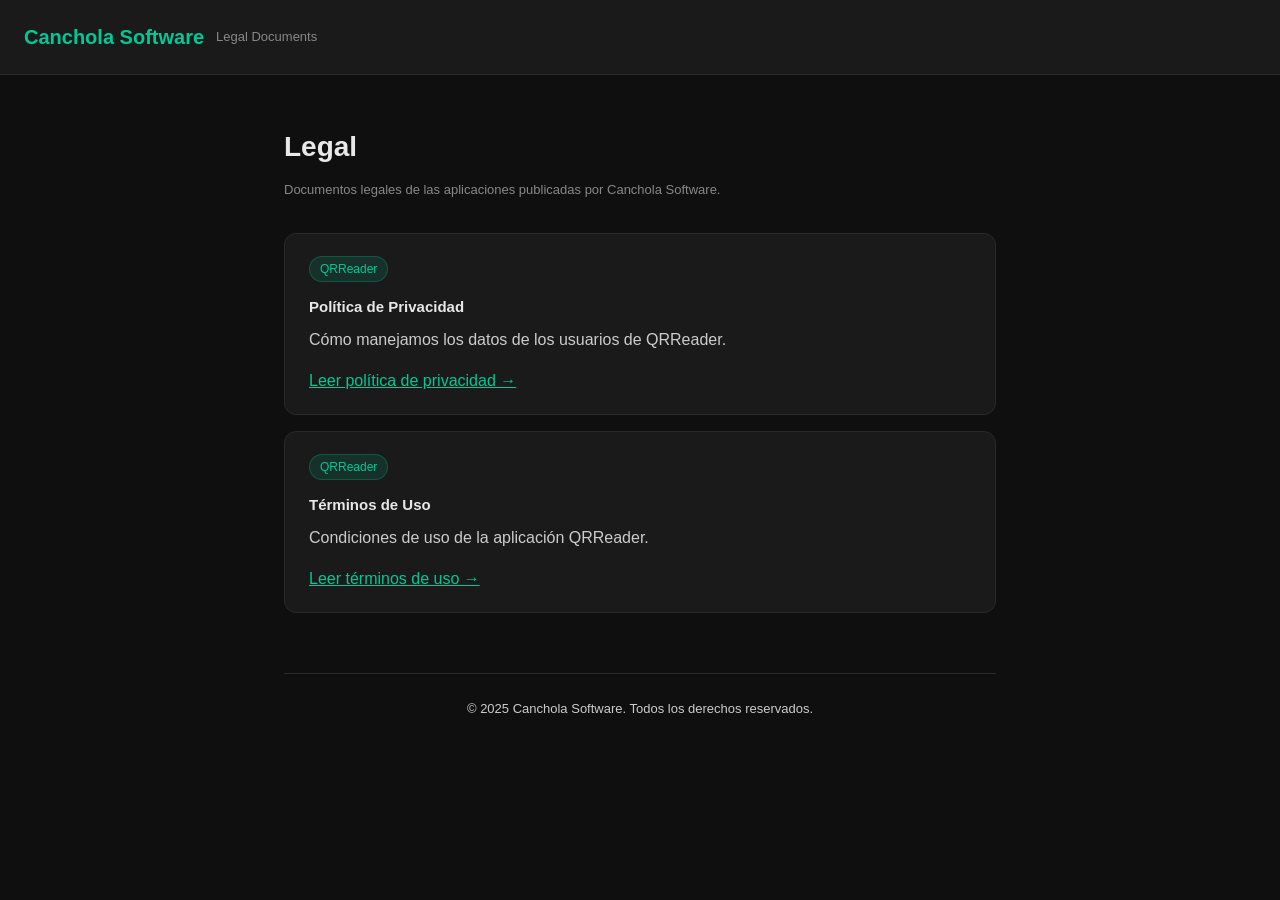
==== index.html @ f9658311 "feat: initial legal pages for QRReader - index.html: landing con links a privacy y terms - privacy.h" ====
<!DOCTYPE html>
<html lang="es">
<head>
  <meta charset="UTF-8" />
  <meta name="viewport" content="width=device-width, initial-scale=1.0" />
  <title>Canchola Software — Legal</title>
  <link rel="stylesheet" href="style.css" />
</head>
<body>
  <header>
    <span class="logo">Canchola Software</span>
    <span class="tagline">Legal Documents</span>
  </header>

  <main>
    <h1>Legal</h1>
    <p class="meta">Documentos legales de las aplicaciones publicadas por Canchola Software.</p>

    <div class="card">
      <span class="badge">QRReader</span>
      <h3>Política de Privacidad</h3>
      <p>Cómo manejamos los datos de los usuarios de QRReader.</p>
      <a href="privacy.html">Leer política de privacidad →</a>
    </div>

    <div class="card">
      <span class="badge">QRReader</span>
      <h3>Términos de Uso</h3>
      <p>Condiciones de uso de la aplicación QRReader.</p>
      <a href="terms.html">Leer términos de uso →</a>
    </div>

    <footer>
      <p>© 2025 Canchola Software. Todos los derechos reservados.</p>
    </footer>
  </main>
</body>
</html>
---- style.css ----
:root {
  --bg: #0f0f0f;
  --surface: #1a1a1a;
  --border: #2a2a2a;
  --text: #e8e8e8;
  --text-muted: #888;
  --accent: #00c897;
}

* { box-sizing: border-box; margin: 0; padding: 0; }

body {
  font-family: -apple-system, BlinkMacSystemFont, "Segoe UI", Roboto, sans-serif;
  background: var(--bg);
  color: var(--text);
  line-height: 1.7;
  font-size: 16px;
}

header {
  background: var(--surface);
  border-bottom: 1px solid var(--border);
  padding: 20px 24px;
  display: flex;
  align-items: center;
  gap: 12px;
}

header .logo { font-size: 20px; font-weight: 700; color: var(--accent); }
header .tagline { font-size: 13px; color: var(--text-muted); }

nav a {
  color: var(--accent);
  text-decoration: none;
  font-size: 14px;
  margin-left: auto;
  padding: 6px 14px;
  border: 1px solid var(--accent);
  border-radius: 6px;
}

main {
  max-width: 760px;
  margin: 48px auto;
  padding: 0 24px 80px;
}

h1 { font-size: 28px; font-weight: 700; margin-bottom: 8px; }
h2 { font-size: 18px; font-weight: 600; margin: 36px 0 10px; color: var(--accent); }
h3 { font-size: 15px; font-weight: 600; margin: 20px 0 6px; }

.meta { font-size: 13px; color: var(--text-muted); margin-bottom: 32px; }

p { margin-bottom: 14px; color: #ccc; }

ul { margin: 8px 0 14px 20px; }
li { margin-bottom: 6px; color: #ccc; }

a { color: var(--accent); }

.card {
  background: var(--surface);
  border: 1px solid var(--border);
  border-radius: 12px;
  padding: 20px 24px;
  margin-bottom: 16px;
}

.card h3 { margin-top: 0; }

.badge {
  display: inline-block;
  background: #00c89722;
  color: var(--accent);
  border: 1px solid #00c89744;
  border-radius: 20px;
  font-size: 12px;
  padding: 2px 10px;
  margin-bottom: 12px;
}

footer {
  text-align: center;
  font-size: 13px;
  color: var(--text-muted);
  margin-top: 60px;
  padding-top: 24px;
  border-top: 1px solid var(--border);
}

@media (max-width: 600px) {
  main { padding: 0 16px 60px; }
  h1 { font-size: 22px; }
}
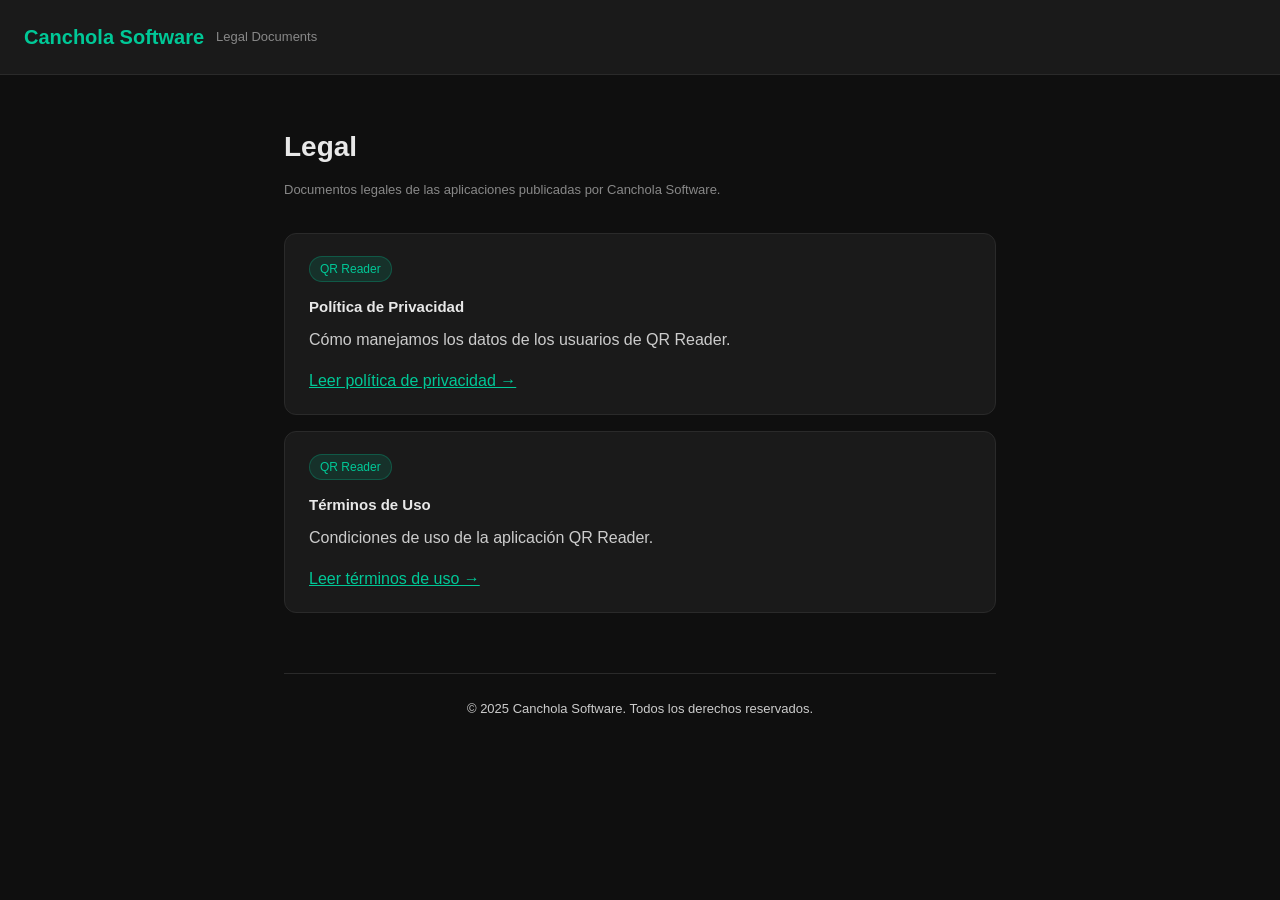
==== commit 5cb84c28: "fix: rename app to 'QR Reader' in all legal documents Co-Authored-By: Claude Sonnet 4.6 <noreply@ant" ====
--- a/index.html
+++ b/index.html
@@ -17,16 +17,16 @@
     <p class="meta">Documentos legales de las aplicaciones publicadas por Canchola Software.</p>
 
     <div class="card">
-      <span class="badge">QRReader</span>
+      <span class="badge">QR Reader</span>
       <h3>Política de Privacidad</h3>
-      <p>Cómo manejamos los datos de los usuarios de QRReader.</p>
+      <p>Cómo manejamos los datos de los usuarios de QR Reader.</p>
       <a href="privacy.html">Leer política de privacidad →</a>
     </div>
 
     <div class="card">
-      <span class="badge">QRReader</span>
+      <span class="badge">QR Reader</span>
       <h3>Términos de Uso</h3>
-      <p>Condiciones de uso de la aplicación QRReader.</p>
+      <p>Condiciones de uso de la aplicación QR Reader.</p>
       <a href="terms.html">Leer términos de uso →</a>
     </div>
 
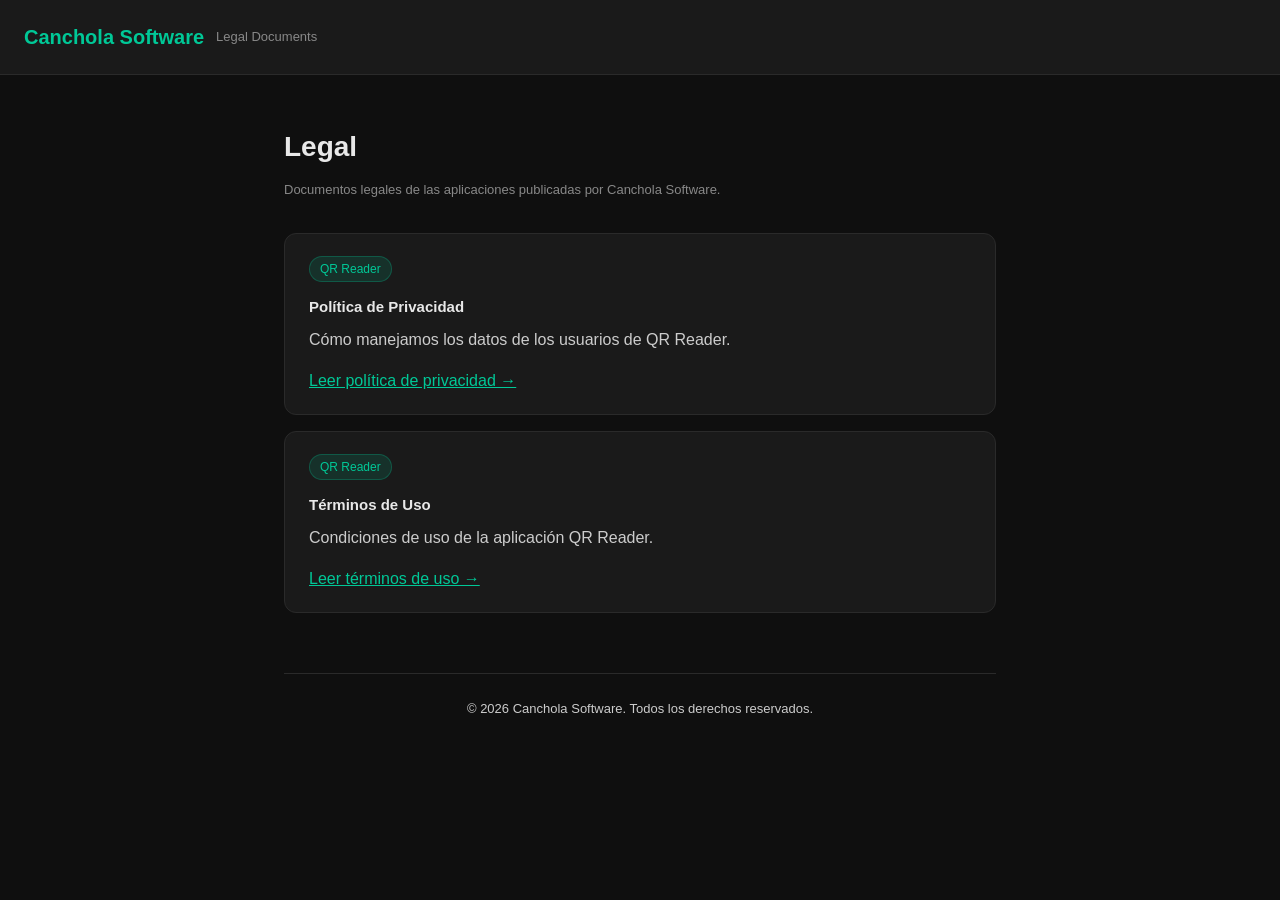
==== commit 88a7fa51: "fix: update copyright year to 2026 in legal documents" ====
--- a/index.html
+++ b/index.html
@@ -31,7 +31,7 @@
     </div>
 
     <footer>
-      <p>© 2025 Canchola Software. Todos los derechos reservados.</p>
+      <p>© 2026 Canchola Software. Todos los derechos reservados.</p>
     </footer>
   </main>
 </body>
